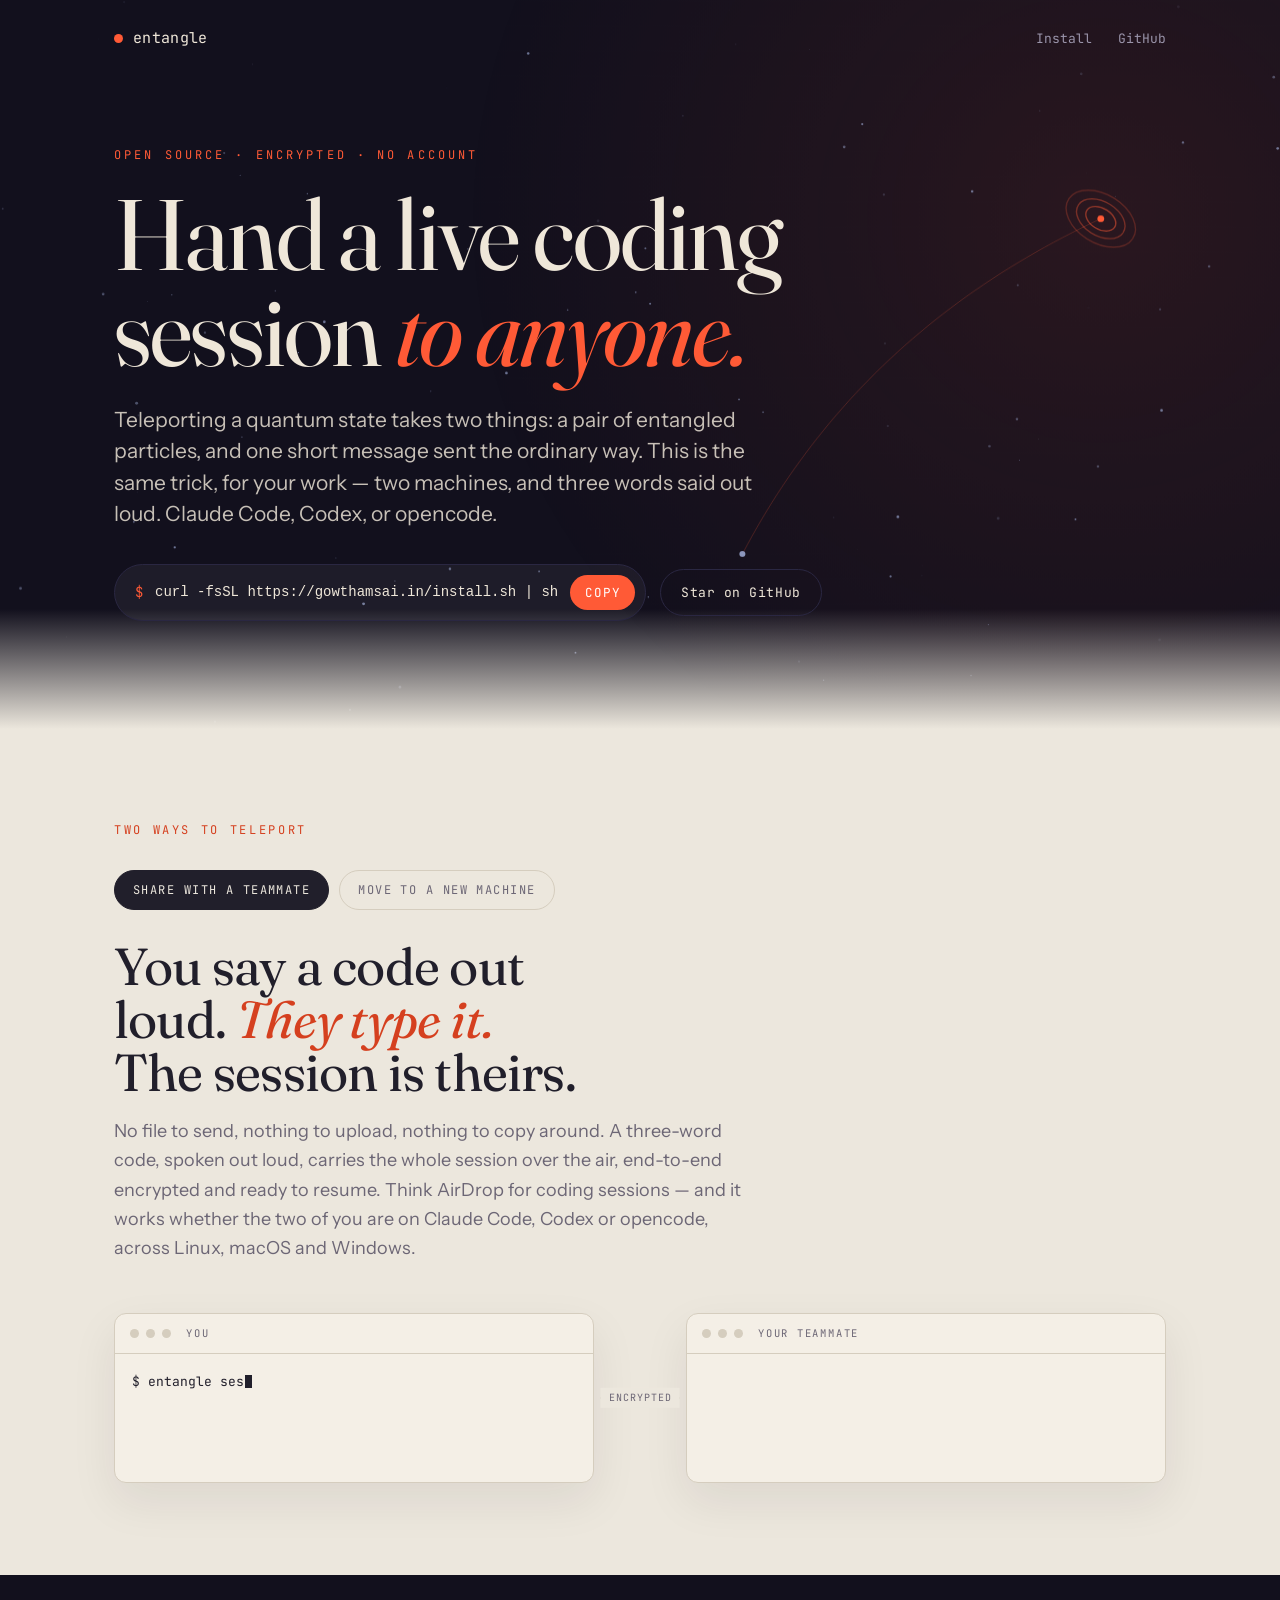
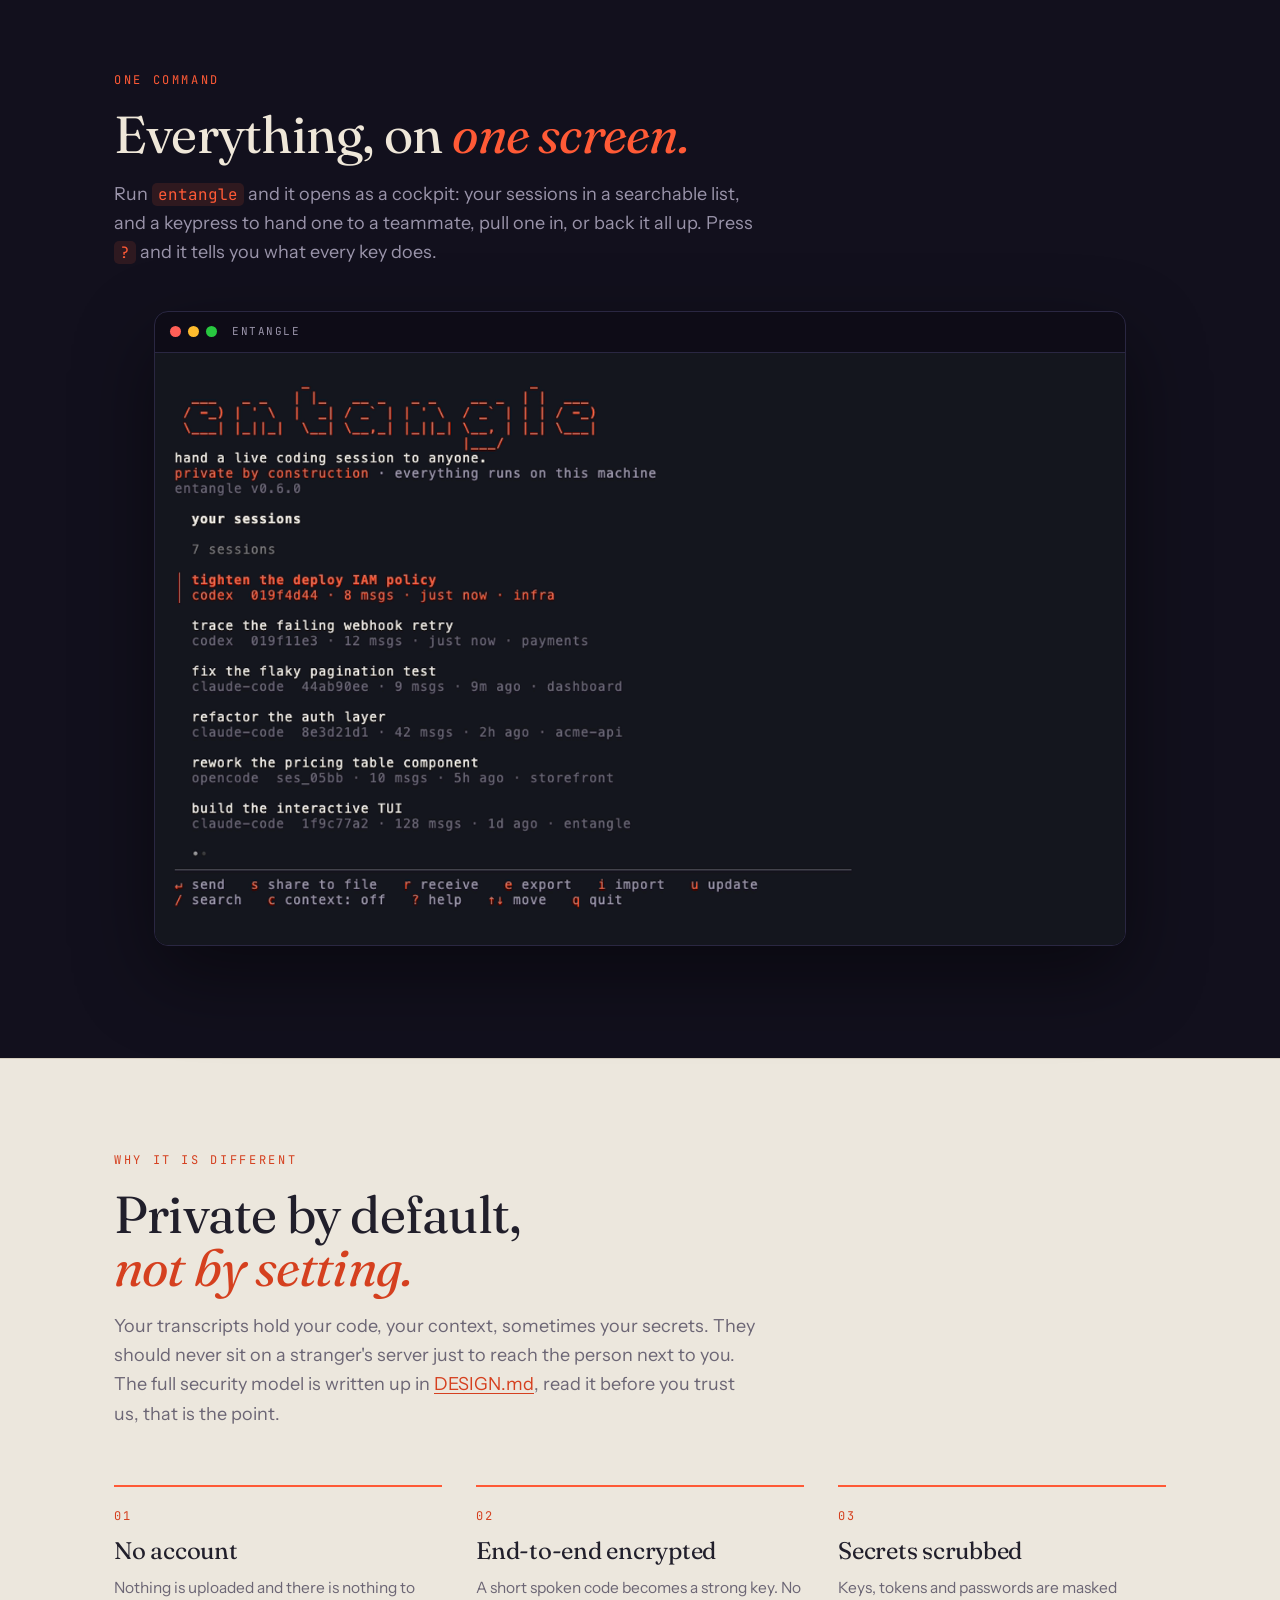
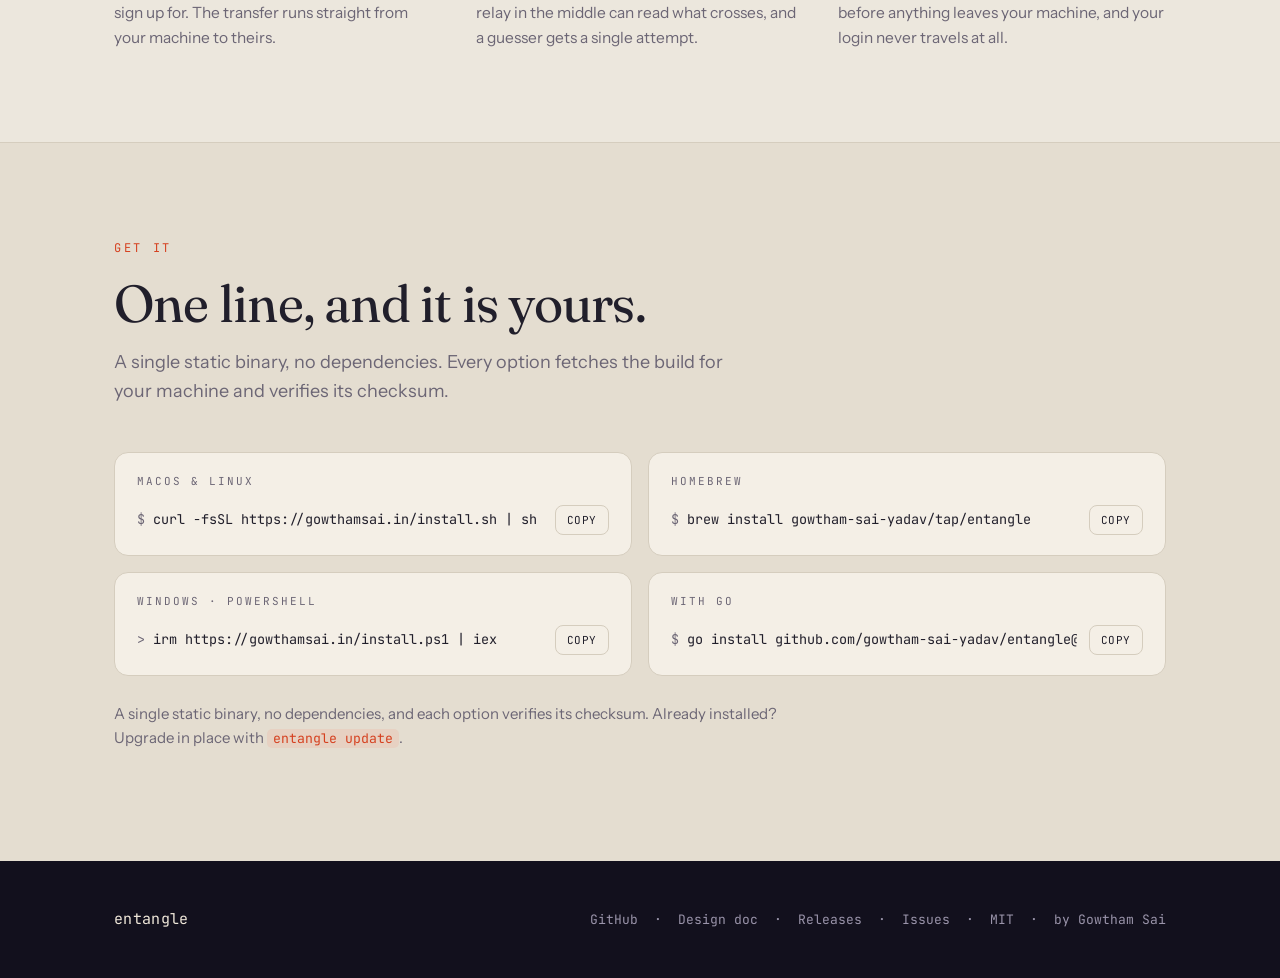
==== entangle/index.html @ 458a738f "Move the landing page to /entangle The project was renamed, so the page and its URL follow. /telepor" ====
<!doctype html>
<html lang="en">
<head>
<meta charset="utf-8">
<meta name="viewport" content="width=device-width, initial-scale=1">
<title>entangle · Hand a live coding session to anyone</title>
<meta name="description" content="Hand a live coding session to a teammate with three spoken words - Claude Code, OpenAI Codex, or opencode. Private, no account, end-to-end encrypted. Open source.">
<!-- Social cards. og:image must stay an absolute URL; update the domain if the deploy path changes. -->
<link rel="canonical" href="https://gowthamsai.in/entangle/">
<meta property="og:type" content="website">
<meta property="og:site_name" content="entangle">
<meta property="og:title" content="entangle · Hand a live coding session to anyone">
<meta property="og:description" content="Hand a live coding session to a teammate with three spoken words - Claude Code, OpenAI Codex, or opencode. Private, no account, end-to-end encrypted. Open source.">
<meta property="og:url" content="https://gowthamsai.in/entangle/">
<meta property="og:image" content="https://gowthamsai.in/entangle/og.png">
<meta property="og:image:width" content="1200">
<meta property="og:image:height" content="630">
<meta name="twitter:card" content="summary_large_image">
<meta name="twitter:title" content="entangle · Hand a live coding session to anyone">
<meta name="twitter:description" content="Hand a live coding session to a teammate with three spoken words - Claude Code, OpenAI Codex, or opencode. Private, no account, end-to-end encrypted. Open source.">
<meta name="twitter:image" content="https://gowthamsai.in/entangle/og.png">
<link rel="icon" href="data:image/svg+xml,<svg xmlns='http://www.w3.org/2000/svg' viewBox='0 0 100 100'><text y='.9em' font-size='86'>🛰️</text></svg>">
<script type="application/ld+json">
{
  "@context": "https://schema.org",
  "@type": "SoftwareApplication",
  "name": "entangle",
  "applicationCategory": "DeveloperApplication",
  "operatingSystem": "macOS, Linux, Windows",
  "description": "Hand a live coding session to a teammate with three spoken words - Claude Code, OpenAI Codex, or opencode. Private, no account, end-to-end encrypted.",
  "url": "https://gowthamsai.in/entangle/",
  "downloadUrl": "https://github.com/gowtham-sai-yadav/entangle/releases/latest",
  "license": "https://github.com/gowtham-sai-yadav/entangle/blob/main/LICENSE",
  "offers": { "@type": "Offer", "price": "0", "priceCurrency": "USD" }
}
</script>
<link rel="preconnect" href="https://fonts.googleapis.com">
<link rel="preconnect" href="https://fonts.gstatic.com" crossorigin>
<link href="https://fonts.googleapis.com/css2?family=Fraunces:ital,opsz,wght@0,9..144,400;0,9..144,500;0,9..144,600;1,9..144,400;1,9..144,500&family=Instrument+Sans:ital,wght@0,400;0,500;0,600;1,400&family=JetBrains+Mono:wght@400;500&display=swap" rel="stylesheet">
<style>
  :root {
    --space: #12101d;
    --space-2: #1a1730;
    --space-line: #2a2742;
    --paper: #ece7dd;
    --paper-2: #e4ddd0;
    --card: #f4efe6;
    --ink: #211f2b;
    --mist: #6c6675;
    --line: #d5cdbe;
    --signal: #ff5a36;
    --signal-deep: #d5401f;
    --star: #9aa6cf;
    --on-space: #efe7d9;
    --on-space-mist: #9a94aa;

    --serif: "Fraunces", "Iowan Old Style", Georgia, "Times New Roman", serif;
    --sans: "Instrument Sans", ui-sans-serif, system-ui, -apple-system, "Segoe UI", Helvetica, Arial, sans-serif;
    --mono: "JetBrains Mono", ui-monospace, "SF Mono", Menlo, Consolas, monospace;
    --maxw: 1120px;
  }
  * { box-sizing: border-box; }
  html { scroll-behavior: smooth; }
  body { margin: 0; background: var(--paper); color: var(--ink); font-family: var(--sans); line-height: 1.62; -webkit-font-smoothing: antialiased; text-rendering: optimizeLegibility; }
  ::selection { background: var(--signal); color: #fff; }
  a { color: inherit; }
  :focus-visible { outline: 2px solid var(--signal); outline-offset: 3px; border-radius: 2px; }
  .wrap { max-width: var(--maxw); margin: 0 auto; padding: 0 34px; }

  .eyebrow { font-family: var(--mono); font-size: 12px; letter-spacing: 0.26em; text-transform: uppercase; }

  /* ============ HERO (the cosmos) ============ */
  .hero { position: relative; background: var(--space); color: var(--on-space); overflow: hidden; }
  #sky { position: absolute; inset: 0; width: 100%; height: 100%; display: block; }
  .hero-nav { position: relative; z-index: 3; display: flex; align-items: center; justify-content: space-between; padding: 26px 0; }
  .brand { font-family: var(--mono); font-size: 15px; letter-spacing: 0.02em; display: flex; align-items: center; gap: 10px; }
  .brand .beacon { width: 9px; height: 9px; border-radius: 50%; background: var(--signal); box-shadow: 0 0 0 0 var(--signal); animation: beacon 2.6s ease-out infinite; }
  @keyframes beacon { 0% { box-shadow: 0 0 0 0 rgba(255,90,54,.55);} 70%,100% { box-shadow: 0 0 0 12px rgba(255,90,54,0);} }
  .hero-nav nav { display: flex; gap: 26px; font-family: var(--mono); font-size: 13px; }
  .hero-nav nav a { color: var(--on-space-mist); text-decoration: none; }
  .hero-nav nav a:hover { color: var(--on-space); }

  .hero-inner { position: relative; z-index: 2; padding: 70px 0 108px; }
  .hero-inner .eyebrow { color: var(--signal); }
  h1 { font-family: var(--serif); font-weight: 400; font-optical-sizing: auto; font-size: clamp(46px, 8.2vw, 100px); line-height: 0.96; letter-spacing: -0.018em; margin: 20px 0 0; max-width: 15ch; text-wrap: balance; }
  h1 em { font-style: italic; color: var(--signal); }
  .lede { font-size: clamp(17px, 1.7vw, 21px); line-height: 1.5; color: var(--on-space); opacity: .82; margin: 26px 0 0; max-width: 46ch; font-weight: 400; }
  .cta { display: flex; flex-wrap: wrap; gap: 14px; align-items: center; margin-top: 34px; }
  .field { display: inline-flex; align-items: center; gap: 12px; background: rgba(255,255,255,.05); border: 1px solid var(--space-line); border-radius: 999px; padding: 10px 10px 10px 20px; font-family: var(--mono); font-size: 14px; max-width: 100%; }
  .field .p { color: var(--signal); }
  .field code { color: var(--on-space); white-space: nowrap; overflow-x: auto; min-width: 0; }
  .btn { border: 0; cursor: pointer; font-family: var(--mono); font-size: 12.5px; letter-spacing: 0.06em; text-transform: uppercase; padding: 9px 15px; border-radius: 999px; background: var(--signal); color: #fff; transition: background .18s; }
  .btn:hover { background: var(--signal-deep); }
  .btn.copied { background: #2f7d4f; }
  .btn-ghost { text-decoration: none; color: var(--on-space); border: 1px solid var(--space-line); background: transparent; border-radius: 999px; padding: 12px 20px; font-family: var(--mono); font-size: 13px; letter-spacing: .04em; transition: border-color .18s, color .18s; }
  .btn-ghost:hover { border-color: var(--signal); color: var(--signal); }

  .hero-fade { position: absolute; left: 0; right: 0; bottom: 0; height: 120px; background: linear-gradient(to bottom, transparent, var(--paper)); z-index: 1; pointer-events: none; }

  /* ============ PAPER sections ============ */
  section { padding: 96px 0; }
  /* sections that are also .wrap need vertical padding restored (.wrap sets padding: 0 34px) */
  section.wrap { padding-top: 92px; padding-bottom: 92px; }
  .rule { border: 0; border-top: 1px solid var(--line); margin: 0; }
  .kicker { font-family: var(--mono); font-size: 12px; letter-spacing: .22em; text-transform: uppercase; color: var(--signal-deep); }
  h2 { font-family: var(--serif); font-weight: 400; font-size: clamp(30px, 4.4vw, 52px); line-height: 1.02; letter-spacing: -0.015em; margin: 18px 0 0; max-width: 18ch; text-wrap: balance; }
  h2 em { font-style: italic; color: var(--signal-deep); }
  .say { max-width: 54ch; color: var(--mist); font-size: clamp(16px,1.5vw,18px); margin-top: 18px; }
  .say a { color: var(--signal-deep); text-decoration: underline; text-underline-offset: 3px; text-decoration-thickness: 1px; }

  /* handoff, animated transmission demo */
  .demo { margin-top: 50px; display: grid; grid-template-columns: 1fr 92px 1fr; align-items: stretch; position: relative; }
  .conn { align-self: center; }
  /* dummy session list inside the share demo */
  .stbl { margin: 7px 0 9px; display: flex; flex-direction: column; gap: 2px; }
  .srow { padding: 3px 9px; border-radius: 5px; color: var(--mist); transition: background .3s ease, box-shadow .3s ease, color .3s ease; }
  .srow .id { color: var(--signal-deep); }
  .srow.sel { background: rgba(255,90,54,.10); color: var(--ink); box-shadow: inset 2.5px 0 0 var(--signal); }
  /* the file that flies across in the migration demo */
  .flyer { position: absolute; left: 0; top: 0; z-index: 6; display: inline-flex; align-items: center; gap: 7px; font-family: var(--mono); font-size: 11px; padding: 7px 11px; background: var(--card); border: 1px solid var(--signal); border-radius: 9px; color: var(--signal-deep); box-shadow: 0 12px 26px rgba(33,31,43,.18); opacity: 0; pointer-events: none; will-change: transform; }
  .flyer .fi { width: 11px; height: 13px; border-radius: 2px; background: var(--signal); box-shadow: inset 0 3px 0 rgba(255,255,255,.4); }
  .tcard { background: var(--card); border: 1px solid var(--line); border-radius: 12px; box-shadow: 0 18px 46px rgba(33,31,43,.08); overflow: hidden; }
  .tcard .th { display: flex; align-items: center; gap: 7px; padding: 11px 15px; border-bottom: 1px solid var(--line); }
  .tcard .th .d { width: 9px; height: 9px; border-radius: 50%; background: var(--line); }
  .tcard .th .who { margin-left: 8px; font-family: var(--mono); font-size: 10.5px; letter-spacing: .17em; text-transform: uppercase; color: var(--mist); }
  .tcard .tb { padding: 17px 17px 19px; font-family: var(--mono); font-size: 13px; line-height: 1.75; min-height: 128px; }
  .tcard .tb .ln { white-space: pre-wrap; word-break: break-word; }
  .tcard .tb .p { color: var(--mist); } .tcard .tb .kw { color: var(--signal-deep); font-weight: 500; } .tcard .tb .code { color: var(--signal-deep); font-weight: 500; } .tcard .tb .dim { color: var(--mist); }
  .cur { display: inline-block; width: 7px; height: 1.02em; background: var(--ink); vertical-align: -2px; margin-left: 1px; animation: cur 1.05s steps(1) infinite; }
  @keyframes cur { 50% { opacity: 0; } }
  .landed { margin-top: 12px; border: 1px solid var(--signal); border-radius: 8px; padding: 8px 12px; background: rgba(255,90,54,.08); color: var(--ink); font-family: var(--mono); font-size: 12px; opacity: 0; transform: translateY(4px); transition: opacity .4s ease, transform .4s ease; }
  .landed.show { opacity: 1; transform: none; }
  .landed .k { color: var(--signal-deep); }
  .conn { position: relative; height: 3px; }
  .conn .rail { position: absolute; top: 50%; left: 6px; right: 6px; height: 1px; background: var(--line); transform: translateY(-50%); }
  .conn .pulse { position: absolute; top: 50%; left: 6px; width: 24px; height: 3px; transform: translateY(-50%); background: linear-gradient(90deg, transparent, var(--signal), transparent); border-radius: 3px; opacity: 0; filter: drop-shadow(0 0 5px var(--signal)); }
  .conn.go .pulse { animation: cpulse 1s ease-in-out forwards; }
  @keyframes cpulse { 0% { left: 6px; opacity: 0; } 15% { opacity: 1; } 85% { opacity: 1; } 100% { left: calc(100% - 30px); opacity: 0; } }
  .conn .cap { position: absolute; top: 50%; left: 50%; transform: translate(-50%,-50%); background: var(--paper); padding: 2px 8px; font-family: var(--mono); font-size: 10px; letter-spacing: .1em; text-transform: uppercase; color: var(--mist); white-space: nowrap; }

  /* private trio: clean top-rule columns */
  .trio { display: grid; grid-template-columns: repeat(3,1fr); gap: 34px; margin-top: 56px; }
  .card3 { padding-top: 20px; border-top: 2px solid var(--signal); }
  .card3 .n { font-family: var(--mono); font-size: 12px; letter-spacing: .16em; color: var(--signal-deep); }
  .card3 h3 { font-family: var(--serif); font-weight: 400; font-size: 24px; margin: 12px 0 10px; letter-spacing: -.01em; line-height: 1.12; }
  .card3 p { margin: 0; color: var(--mist); font-size: 15.5px; line-height: 1.62; }

  /* use-case toggle */
  .tabs { display: flex; flex-wrap: wrap; gap: 10px; margin-top: 30px; }
  .tab { font-family: var(--mono); font-size: 12px; letter-spacing: .12em; text-transform: uppercase; padding: 11px 18px; background: transparent; border: 1px solid var(--line); border-radius: 999px; color: var(--mist); cursor: pointer; transition: background .18s, color .18s, border-color .18s; }
  .tab:hover { border-color: var(--signal); color: var(--signal-deep); }
  .tab[aria-selected="true"] { background: var(--ink); color: var(--paper); border-color: var(--ink); }
  .pane > h2 { margin-top: 30px; }

  /* cockpit showcase (dark band) */
  .cockpit { background: var(--space); color: var(--on-space); }
  .cockpit .kicker { color: var(--signal); }
  .cockpit h2 { color: var(--on-space); }
  .cockpit h2 em { color: var(--signal); }
  .cockpit .say { color: var(--on-space-mist); }
  .cockpit .say code { color: var(--signal); background: rgba(255,90,54,.12); }
  .shot { margin-top: 44px; border: 1px solid var(--space-line); border-radius: 14px; overflow: hidden; background: #0e0c17; box-shadow: 0 30px 80px rgba(0,0,0,.45); }
  .shot .bar { display: flex; align-items: center; gap: 7px; padding: 11px 15px; border-bottom: 1px solid var(--space-line); }
  .shot .bar .d { width: 11px; height: 11px; border-radius: 50%; background: var(--space-line); }
  .shot .bar .d.r { background: #ff5f57; } .shot .bar .d.y { background: #febc2e; } .shot .bar .d.g { background: #28c840; }
  .shot .bar .t { margin-left: 8px; font-family: var(--mono); font-size: 11px; letter-spacing: .14em; text-transform: uppercase; color: var(--on-space-mist); }
  .shot img { display: block; width: 100%; height: auto; }

  /* install band */
  .band { background: var(--paper-2); }
  .igrid { display: grid; grid-template-columns: 1fr 1fr; gap: 16px; margin-top: 46px; }
  .icard { background: var(--card); border: 1px solid var(--line); border-radius: 14px; padding: 20px 22px; min-width: 0; }
  .icard .os { font-family: var(--mono); font-size: 11px; letter-spacing: .18em; text-transform: uppercase; color: var(--mist); }
  .icard .line { display: flex; align-items: center; gap: 12px; margin-top: 14px; }
  .icard code { font-family: var(--mono); font-size: 13.5px; flex: 1; min-width: 0; overflow-x: auto; white-space: nowrap; color: var(--ink); }
  .icard code .p { color: var(--mist); }
  .mini { font-family: var(--mono); font-size: 11px; letter-spacing: .05em; text-transform: uppercase; border: 1px solid var(--line); background: transparent; color: var(--ink); border-radius: 8px; padding: 7px 11px; cursor: pointer; transition: border-color .15s, color .15s; }
  .mini:hover { border-color: var(--signal); color: var(--signal-deep); }
  .mini.copied { border-color: #2f7d4f; color: #2f7d4f; }
  .aside { margin-top: 26px; color: var(--mist); font-size: 15px; max-width: 68ch; }
  .aside code, .say code { font-family: var(--mono); font-size: .88em; color: var(--signal-deep); background: rgba(255,90,54,.09); padding: 1px 6px; border-radius: 5px; }

  footer { background: var(--space); color: var(--on-space-mist); padding: 46px 0; }
  .foot { display: flex; flex-wrap: wrap; gap: 16px; justify-content: space-between; align-items: center; font-family: var(--mono); font-size: 13px; }
  .foot a { color: var(--on-space-mist); text-decoration: none; } .foot a:hover { color: var(--signal); }
  .foot .brand { color: var(--on-space); }

  /* scroll reveal (progressive enhancement: visible by default, only hidden when JS runs) */
  .rise { transition: opacity .7s cubic-bezier(.2,.7,.2,1), transform .7s cubic-bezier(.2,.7,.2,1); }
  .has-js .rise { opacity: 0; transform: translateY(18px); }
  .has-js .rise.in { opacity: 1; transform: none; }

  @media (max-width: 820px) {
    .hero-nav nav { display: none; }
    .trio { grid-template-columns: 1fr; gap: 26px; }
    .card3 { padding-top: 18px; }
    .igrid { grid-template-columns: 1fr; }
    /* commands wrap instead of clipping on phones */
    .field { width: 100%; align-items: flex-start; border-radius: 12px; }
    .field code { white-space: normal; overflow-wrap: anywhere; overflow-x: visible; }
    .icard .line { align-items: flex-start; }
    .icard code { white-space: normal; overflow-wrap: anywhere; overflow-x: visible; }
    .demo { grid-template-columns: 1fr; }
    .conn { height: 46px; }
    .conn .rail { left: 50%; right: auto; top: 8px; bottom: 8px; width: 1px; height: auto; transform: none; }
    .conn .pulse { display: none; }
  }
  @media (prefers-reduced-motion: reduce) {
    html { scroll-behavior: auto; }
    .rise, .has-js .rise { opacity: 1; transform: none; transition: none; }
    .brand .beacon { animation: none; }
    .cur { animation: none; }
    .conn.go .pulse { animation: none; opacity: 0; }
  }
</style>
</head>
<body>
  <header class="hero">
    <canvas id="sky"></canvas>
    <div class="wrap">
      <div class="hero-nav">
        <div class="brand"><span class="beacon"></span> entangle</div>
        <nav>
          <a href="#install">Install</a>
          <a href="https://github.com/gowtham-sai-yadav/entangle">GitHub</a>
        </nav>
      </div>
      <div class="hero-inner">
        <div class="eyebrow">Open source · Encrypted · No account</div>
        <h1>Hand a live coding session <em>to anyone.</em></h1>
        <p class="lede">Teleporting a quantum state takes two things: a pair of entangled particles, and one short message sent the ordinary way. This is the same trick, for your work &mdash; two machines, and three words said out loud. Claude&nbsp;Code, Codex, or opencode.</p>
        <div class="cta">
          <span class="field"><span class="p">$</span><code>curl -fsSL https://gowthamsai.in/install.sh | sh</code><button class="btn" aria-label="Copy install command" data-copy="curl -fsSL https://gowthamsai.in/install.sh | sh">Copy</button></span>
          <a class="btn-ghost" id="gh-stars" href="https://github.com/gowtham-sai-yadav/entangle">Star on GitHub</a>
        </div>
      </div>
    </div>
    <div class="hero-fade"></div>
  </header>

  <main>
    <section id="handoff" class="wrap">
      <div class="kicker rise">Two ways to teleport</div>
      <div class="tabs rise" role="tablist" aria-label="Choose a use case">
        <button class="tab" id="tab-share" role="tab" aria-selected="true" aria-controls="pane-share">Share with a teammate</button>
        <button class="tab" id="tab-move" role="tab" aria-selected="false" aria-controls="pane-move">Move to a new machine</button>
      </div>

      <div class="pane" id="pane-share" role="tabpanel" aria-labelledby="tab-share">
        <h2 class="rise">You say a code out loud. <em>They type it.</em> The session is theirs.</h2>
        <p class="say rise">No file to send, nothing to upload, nothing to copy around. A three-word code, spoken out loud, carries the whole session over the air, end-to-end encrypted and ready to resume. Think AirDrop for coding sessions &mdash; and it works whether the two of you are on Claude&nbsp;Code, Codex or opencode, across Linux, macOS and Windows.</p>
        <div class="demo rise" aria-hidden="true">
          <div class="tcard">
            <div class="th"><span class="d"></span><span class="d"></span><span class="d"></span><span class="who">you</span></div>
            <div class="tb"><div class="ln" id="s-left"></div></div>
          </div>
          <div class="conn" id="s-conn"><div class="rail"></div><div class="pulse"></div><div class="cap">encrypted</div></div>
          <div class="tcard">
            <div class="th"><span class="d"></span><span class="d"></span><span class="d"></span><span class="who">your teammate</span></div>
            <div class="tb"><div class="ln" id="s-right"></div><div class="landed" id="s-landed"><span class="k">resumed</span> &nbsp;api-refactor · 214 messages · ready to continue</div></div>
          </div>
        </div>
      </div>

      <div class="pane" id="pane-move" role="tabpanel" aria-labelledby="tab-move" hidden>
        <h2>Pack up <em>everything.</em> Unpack on the new laptop.</h2>
        <p class="say">Switching machines? Export carries your entire history, every session, memory and setting, into one file. Import it on the new machine and every path is rewritten so your conversations resume exactly where you left them. Linux, macOS and Windows, in any direction.</p>
        <div class="demo" aria-hidden="true">
          <div class="flyer" id="m-flyer"><span class="fi"></span>backup.tgz</div>
          <div class="tcard">
            <div class="th"><span class="d"></span><span class="d"></span><span class="d"></span><span class="who">old machine</span></div>
            <div class="tb"><div class="ln" id="m-left"></div></div>
          </div>
          <div class="conn" id="m-conn"><div class="rail"></div><div class="pulse"></div><div class="cap">one file</div></div>
          <div class="tcard">
            <div class="th"><span class="d"></span><span class="d"></span><span class="d"></span><span class="who">new machine</span></div>
            <div class="tb"><div class="ln" id="m-right"></div><div class="landed" id="m-landed"><span class="k">restored</span> &nbsp;28 projects · 132 sessions · resume-ready</div></div>
          </div>
        </div>
      </div>
    </section>

    <section id="cockpit" class="cockpit">
      <div class="wrap">
        <div class="kicker rise">One command</div>
        <h2 class="rise">Everything, on <em>one screen.</em></h2>
        <p class="say rise">Run <code>entangle</code> and it opens as a cockpit: your sessions in a searchable list, and a keypress to hand one to a teammate, pull one in, or back it all up. Press <code>?</code> and it tells you what every key does.</p>
        <figure class="shot rise">
          <div class="bar"><span class="d r"></span><span class="d y"></span><span class="d g"></span><span class="t">entangle</span></div>
          <img src="cockpit.png" width="1180" height="720" loading="lazy" alt="The entangle cockpit: an ascii teleport wordmark above a searchable session list, with send, share, receive, export, import and update along the bottom.">
        </figure>
      </div>
    </section>

    <hr class="rule">

    <section id="private" class="wrap">
      <div class="kicker rise">Why it is different</div>
      <h2 class="rise">Private by default, <em>not by setting.</em></h2>
      <p class="say rise">Your transcripts hold your code, your context, sometimes your secrets. They should never sit on a stranger's server just to reach the person next to you. The full security model is written up in <a href="https://github.com/gowtham-sai-yadav/entangle/blob/main/DESIGN.md">DESIGN.md</a>, read it before you trust us, that is the point.</p>
      <div class="trio">
        <div class="card3 rise"><div class="n">01</div><h3>No account</h3><p>Nothing is uploaded and there is nothing to sign up for. The transfer runs straight from your machine to theirs.</p></div>
        <div class="card3 rise"><div class="n">02</div><h3>End-to-end encrypted</h3><p>A short spoken code becomes a strong key. No relay in the middle can read what crosses, and a guesser gets a single attempt.</p></div>
        <div class="card3 rise"><div class="n">03</div><h3>Secrets scrubbed</h3><p>Keys, tokens and passwords are masked before anything leaves your machine, and your login never travels at all.</p></div>
      </div>
    </section>

    <hr class="rule">

    <section id="install" class="band">
      <div class="wrap">
        <div class="kicker rise">Get it</div>
        <h2 class="rise">One line, and it is yours.</h2>
        <p class="say rise">A single static binary, no dependencies. Every option fetches the build for your machine and verifies its checksum.</p>
        <div class="igrid">
          <div class="icard rise"><div class="os">macOS &amp; Linux</div><div class="line"><code><span class="p">$</span> curl -fsSL https://gowthamsai.in/install.sh | sh</code><button class="mini" data-copy="curl -fsSL https://gowthamsai.in/install.sh | sh">Copy</button></div></div>
          <div class="icard rise"><div class="os">Homebrew</div><div class="line"><code><span class="p">$</span> brew install gowtham-sai-yadav/tap/entangle</code><button class="mini" data-copy="brew install gowtham-sai-yadav/tap/entangle">Copy</button></div></div>
          <div class="icard rise"><div class="os">Windows · PowerShell</div><div class="line"><code><span class="p">&gt;</span> irm https://gowthamsai.in/install.ps1 | iex</code><button class="mini" data-copy="irm https://gowthamsai.in/install.ps1 | iex">Copy</button></div></div>
          <div class="icard rise"><div class="os">With Go</div><div class="line"><code><span class="p">$</span> go install github.com/gowtham-sai-yadav/entangle@latest</code><button class="mini" data-copy="go install github.com/gowtham-sai-yadav/entangle@latest">Copy</button></div></div>
        </div>
        <p class="aside rise">A single static binary, no dependencies, and each option verifies its checksum. Already installed? Upgrade in place with <code>entangle update</code>.</p>
      </div>
    </section>
  </main>

  <footer>
    <div class="wrap foot">
      <div class="brand">entangle <span id="ver" style="color:var(--on-space-mist)"></span></div>
      <div>
        <a href="https://github.com/gowtham-sai-yadav/entangle">GitHub</a> &nbsp;·&nbsp;
        <a href="https://github.com/gowtham-sai-yadav/entangle/blob/main/DESIGN.md">Design&nbsp;doc</a> &nbsp;·&nbsp;
        <a href="https://github.com/gowtham-sai-yadav/entangle/releases">Releases</a> &nbsp;·&nbsp;
        <a href="https://github.com/gowtham-sai-yadav/entangle/issues">Issues</a> &nbsp;·&nbsp;
        <a href="https://github.com/gowtham-sai-yadav/entangle/blob/main/LICENSE">MIT</a> &nbsp;·&nbsp;
        <a href="https://gowthamsai.in">by Gowtham&nbsp;Sai</a>
      </div>
    </div>
  </footer>

<script>
  document.documentElement.classList.add("has-js");
  // Copy buttons
  document.querySelectorAll("[data-copy]").forEach(function (b) {
    b.addEventListener("click", function () {
      navigator.clipboard.writeText(b.getAttribute("data-copy")).then(function () {
        var t = b.textContent; b.textContent = "Copied"; b.classList.add("copied");
        setTimeout(function () { b.textContent = t; b.classList.remove("copied"); }, 1400);
      });
    });
  });

  // Live social proof: star count + latest version, with quiet fallbacks.
  (function () {
    fetch("https://api.github.com/repos/gowtham-sai-yadav/entangle")
      .then(function (r) { return r.ok ? r.json() : null; })
      .then(function (d) {
        if (d && typeof d.stargazers_count === "number") {
          var el = document.getElementById("gh-stars");
          if (el) el.textContent = "Star on GitHub · " + d.stargazers_count + " ★";
        }
      }).catch(function () {});
    fetch("https://api.github.com/repos/gowtham-sai-yadav/entangle/releases/latest")
      .then(function (r) { return r.ok ? r.json() : null; })
      .then(function (d) {
        if (d && d.tag_name) {
          var v = document.getElementById("ver");
          if (v) v.textContent = d.tag_name;
        }
      }).catch(function () {});
  })();

  // Scroll reveals
  var io = new IntersectionObserver(function (es) {
    es.forEach(function (e) { if (e.isIntersecting) { e.target.classList.add("in"); io.unobserve(e.target); } });
  }, { threshold: 0.14 });
  document.querySelectorAll(".rise").forEach(function (el, i) { el.style.transitionDelay = (Math.min(i, 6) * 55) + "ms"; io.observe(el); });

  // ============ two ways to teleport: toggleable demos ============
  (function () {
    var reduce = matchMedia("(prefers-reduced-motion: reduce)").matches;
    var $ = function (id) { return document.getElementById(id); };
    var code = "7-crossover-clockwork", sid = "8e3d21d";

    function addLine(container, html, cls) {
      var d = document.createElement("div");
      if (cls) d.className = cls;
      d.innerHTML = html;
      container.appendChild(d);
      return d;
    }
    function typeLine(container, text, live, done) {
      var d = document.createElement("div");
      var span = document.createElement("span"); d.appendChild(span);
      var cur = document.createElement("span"); cur.className = "cur"; d.appendChild(cur);
      container.appendChild(d);
      var i = 0;
      var iv = setInterval(function () {
        if (!live()) { clearInterval(iv); return; }
        i++; span.textContent = text.slice(0, i);
        if (i >= text.length) { clearInterval(iv); if (d.contains(cur)) d.removeChild(cur); setTimeout(function () { if (live()) done(); }, 300); }
      }, 40);
    }
    function wait(ms, live, cb) { setTimeout(function () { if (live()) cb(); }, ms); }

    // ---- Share: sessions -> highlight the target -> send that id -> code -> receive ----
    var sGen = 0;
    function shareStart() {
      var g = ++sGen, live = function () { return g === sGen; };
      var left = $("s-left"), right = $("s-right"), conn = $("s-conn"), landed = $("s-landed");
      function rightFinal() {
        right.innerHTML = '<div><span class="p">$ </span>entangle <span class="kw">receive</span> ' + code + '</div>'
          + '<div class="dim" style="margin-top:6px">restoring context: files · tools · memory</div>';
      }
      function leftFinal() {
        left.innerHTML = '<div><span class="p">$ </span>entangle <span class="kw">sessions</span></div>'
          + '<div class="stbl"><div class="srow sel"><span class="id">8e3d21d</span>&nbsp; refactor the auth layer</div>'
          + '<div class="srow"><span class="id">a17f0c2</span>&nbsp; add dark-mode toggle</div>'
          + '<div class="srow"><span class="id">5b9e4d8</span>&nbsp; migrate to postgres</div></div>'
          + '<div><span class="p">$ </span>entangle <span class="kw">send</span> ' + sid + '</div>'
          + '<div class="dim">give this code: <span class="code">' + code + '</span></div>';
      }
      if (reduce) { leftFinal(); rightFinal(); landed.classList.add("show"); return; }
      left.innerHTML = ""; right.innerHTML = ""; conn.classList.remove("go"); landed.classList.remove("show");
      typeLine(left, "$ entangle sessions", live, function () {
        var tbl = addLine(left, "", "stbl");
        addLine(tbl, '<span class="id">8e3d21d</span>&nbsp; refactor the auth layer', "srow");
        addLine(tbl, '<span class="id">a17f0c2</span>&nbsp; add dark-mode toggle', "srow");
        addLine(tbl, '<span class="id">5b9e4d8</span>&nbsp; migrate to postgres', "srow");
        wait(650, live, function () {
          tbl.children[0].classList.add("sel");
          wait(720, live, function () {
            typeLine(left, "$ entangle send " + sid, live, function () {
              addLine(left, 'give this code: <span class="code">' + code + '</span>', "dim");
              wait(520, live, function () {
                conn.classList.add("go");
                wait(780, live, function () {
                  typeLine(right, "$ entangle receive " + code, live, function () {
                    rightFinal(); landed.classList.add("show");
                    wait(4800, live, shareStart);
                  });
                });
              });
            });
          });
        });
      });
    }

    // ---- Move: export -> a file flies across -> import ----
    var mGen = 0;
    function moveStart() {
      var g = ++mGen, live = function () { return g === mGen; };
      var left = $("m-left"), right = $("m-right"), landed = $("m-landed"), flyer = $("m-flyer");
      var demo = $("pane-move").querySelector(".demo");
      var leftCard = left.closest(".tcard"), rightCard = right.closest(".tcard");
      function leftFinal() { left.innerHTML = '<div><span class="p">$ </span>entangle <span class="kw">export</span></div><div class="dim">packed 28 projects &#8594; <span class="code">backup.tgz</span></div>'; }
      function rightFinal() { right.innerHTML = '<div><span class="p">$ </span>entangle <span class="kw">import</span> backup.tgz</div>'; }
      if (reduce) { leftFinal(); rightFinal(); landed.classList.add("show"); if (flyer) flyer.style.opacity = "0"; return; }
      left.innerHTML = ""; right.innerHTML = ""; landed.classList.remove("show"); if (flyer) flyer.style.opacity = "0";
      typeLine(left, "$ entangle export", live, function () {
        addLine(left, 'packed 28 projects &#8594; <span class="code">backup.tgz</span>', "dim");
        function toImport() {
          typeLine(right, "$ entangle import backup.tgz", live, function () {
            rightFinal(); landed.classList.add("show");
            wait(4800, live, moveStart);
          });
        }
        wait(480, live, function () {
          // the parabola assumes side-by-side cards; on stacked mobile, skip it
          if (window.innerWidth <= 820) { wait(280, live, toImport); }
          else { flyFile(demo, leftCard, rightCard, flyer, live, toImport); }
        });
      });
    }
    function flyFile(demo, leftCard, rightCard, flyer, live, done) {
      if (!flyer || !demo) { done(); return; }
      var d = demo.getBoundingClientRect(), l = leftCard.getBoundingClientRect(), r = rightCard.getBoundingClientRect();
      var x0 = (l.right - d.left) - 34, y0 = (l.top - d.top) + l.height * 0.5;
      var x1 = (r.left - d.left) + 10, y1 = (r.top - d.top) + r.height * 0.5;
      var arc = 74, start = null, dur = 920;
      flyer.style.opacity = "1";
      function step(ts) {
        if (!live()) { flyer.style.opacity = "0"; return; }
        if (start === null) start = ts;
        var t = Math.min(1, (ts - start) / dur);
        var x = x0 + (x1 - x0) * t, y = y0 + (y1 - y0) * t - arc * Math.sin(Math.PI * t);
        flyer.style.transform = "translate(" + x + "px," + y + "px) rotate(" + (t * 340) + "deg)";
        if (t < 1) requestAnimationFrame(step); else { flyer.style.opacity = "0"; done(); }
      }
      requestAnimationFrame(step);
    }

    // ---- toggle ----
    var panes = { share: $("pane-share"), move: $("pane-move") };
    var tabs = { share: $("tab-share"), move: $("tab-move") };
    if (!panes.share || !panes.move) return;
    var current = "share", started = false;
    function stopAll() { sGen++; mGen++; }
    function startCurrent() { if (current === "share") shareStart(); else moveStart(); }
    function select(name) {
      if (name === current) return;
      stopAll();
      panes[current].hidden = true; tabs[current].setAttribute("aria-selected", "false");
      current = name;
      panes[current].hidden = false; tabs[current].setAttribute("aria-selected", "true");
      if (started) startCurrent();
    }
    tabs.share.addEventListener("click", function () { select("share"); });
    tabs.move.addEventListener("click", function () { select("move"); });
    function kick() { if (started) return; started = true; setTimeout(startCurrent, 300); }
    var sec = $("handoff");
    if (sec && "IntersectionObserver" in window) {
      var dio = new IntersectionObserver(function (es) { es.forEach(function (e) { if (e.isIntersecting) { kick(); dio.disconnect(); } }); }, { threshold: 0.25 });
      dio.observe(sec);
    } else { kick(); }
  })();

  // ============ the cosmos: wormhole transmission ============
  (function () {
    var canvas = document.getElementById("sky");
    if (!canvas) return;
    var ctx = canvas.getContext("2d");
    var reduce = matchMedia("(prefers-reduced-motion: reduce)").matches;
    var W, H, DPR, stars = [], t = 0, raf, packets = [];
    var SIGNAL = "#ff5a36", STAR = "#9aa6cf";

    function size() {
      DPR = Math.min(window.devicePixelRatio || 1, 2);
      W = canvas.clientWidth; H = canvas.clientHeight;
      canvas.width = W * DPR; canvas.height = H * DPR;
      ctx.setTransform(DPR, 0, 0, DPR, 0, 0);
      stars = [];
      var n = Math.round(W * H / 9000);
      for (var i = 0; i < n; i++) stars.push({ x: Math.random() * W, y: Math.random() * H, r: Math.random() * 1.3 + 0.2, tw: Math.random() * 6.28, sp: Math.random() * 0.9 + 0.2 });
    }
    function nodes() { return { a: { x: W * 0.58, y: H * 0.76 }, b: { x: W * 0.86, y: H * 0.30 } }; }
    function beamPoint(a, b, p) {
      var cx = (a.x + b.x) / 2 + (b.y - a.y) * 0.18;
      var cy = (a.y + b.y) / 2 - Math.abs(b.x - a.x) * 0.16;
      var mt = 1 - p;
      return { x: mt * mt * a.x + 2 * mt * p * cx + p * p * b.x, y: mt * mt * a.y + 2 * mt * p * cy + p * p * b.y };
    }
    function spawn() { packets.push({ p: 0 }); }
    function beamPath(nd) { ctx.beginPath(); for (var q = 0; q <= 1.001; q += 0.02) { var pt = beamPoint(nd.a, nd.b, q); if (q === 0) ctx.moveTo(pt.x, pt.y); else ctx.lineTo(pt.x, pt.y); } }

    function frame() {
      ctx.clearRect(0, 0, W, H);
      var nd = nodes();
      var g = ctx.createRadialGradient(nd.b.x, nd.b.y, 0, nd.b.x, nd.b.y, Math.max(W, H) * 0.5);
      g.addColorStop(0, "rgba(255,90,54,0.10)"); g.addColorStop(1, "rgba(255,90,54,0)");
      ctx.fillStyle = g; ctx.fillRect(0, 0, W, H);
      for (var i = 0; i < stars.length; i++) { var s = stars[i]; ctx.globalAlpha = 0.35 + 0.35 * Math.sin(t * 0.02 * s.sp + s.tw); ctx.fillStyle = STAR; ctx.beginPath(); ctx.arc(s.x, s.y, s.r, 0, 6.28); ctx.fill(); }
      ctx.globalAlpha = 1;
      ctx.lineWidth = 1; ctx.strokeStyle = "rgba(255,90,54,0.22)"; beamPath(nd); ctx.stroke();
      ctx.fillStyle = STAR; ctx.globalAlpha = .9; ctx.beginPath(); ctx.arc(nd.a.x, nd.a.y, 3, 0, 6.28); ctx.fill(); ctx.globalAlpha = 1;
      for (var r = 0; r < 3; r++) { var rad = 16 + r * 12 + Math.sin(t * 0.03 + r) * 2; ctx.strokeStyle = "rgba(255,90,54," + (0.5 - r * 0.13) + ")"; ctx.lineWidth = 1.4; ctx.beginPath(); ctx.ellipse(nd.b.x, nd.b.y, rad, rad * 0.66, t * 0.006, 0, 6.28); ctx.stroke(); }
      ctx.fillStyle = SIGNAL; ctx.beginPath(); ctx.arc(nd.b.x, nd.b.y, 3.4, 0, 6.28); ctx.fill();
      for (var k = packets.length - 1; k >= 0; k--) {
        var pk = packets[k]; pk.p += 0.011;
        if (pk.p >= 1) { packets.splice(k, 1); continue; }
        var pos = beamPoint(nd.a, nd.b, pk.p);
        var glow = ctx.createRadialGradient(pos.x, pos.y, 0, pos.x, pos.y, 14);
        glow.addColorStop(0, "rgba(255,120,80,0.9)"); glow.addColorStop(1, "rgba(255,90,54,0)");
        ctx.fillStyle = glow; ctx.beginPath(); ctx.arc(pos.x, pos.y, 14, 0, 6.28); ctx.fill();
        ctx.fillStyle = "#ffd9cc"; ctx.beginPath(); ctx.arc(pos.x, pos.y, 2.4, 0, 6.28); ctx.fill();
      }
      t++; if (t % 150 === 0) spawn();
      raf = requestAnimationFrame(frame);
    }
    function drawStill() {
      ctx.clearRect(0, 0, W, H); var nd = nodes();
      for (var i = 0; i < stars.length; i++) { var s = stars[i]; ctx.globalAlpha = .5; ctx.fillStyle = STAR; ctx.beginPath(); ctx.arc(s.x, s.y, s.r, 0, 6.28); ctx.fill(); }
      ctx.globalAlpha = 1; ctx.strokeStyle = "rgba(255,90,54,0.3)"; ctx.lineWidth = 1; beamPath(nd); ctx.stroke();
      ctx.fillStyle = SIGNAL; ctx.beginPath(); ctx.arc(nd.b.x, nd.b.y, 4, 0, 6.28); ctx.fill();
      ctx.strokeStyle = "rgba(255,90,54,0.5)"; ctx.beginPath(); ctx.ellipse(nd.b.x, nd.b.y, 20, 13, 0, 0, 6.28); ctx.stroke();
    }
    function start() { cancelAnimationFrame(raf); size(); if (reduce) { drawStill(); } else { packets = []; spawn(); frame(); } }
    window.addEventListener("resize", function () { clearTimeout(window._rz); window._rz = setTimeout(start, 180); });
    start();
  })();
</script>
</body>
</html>
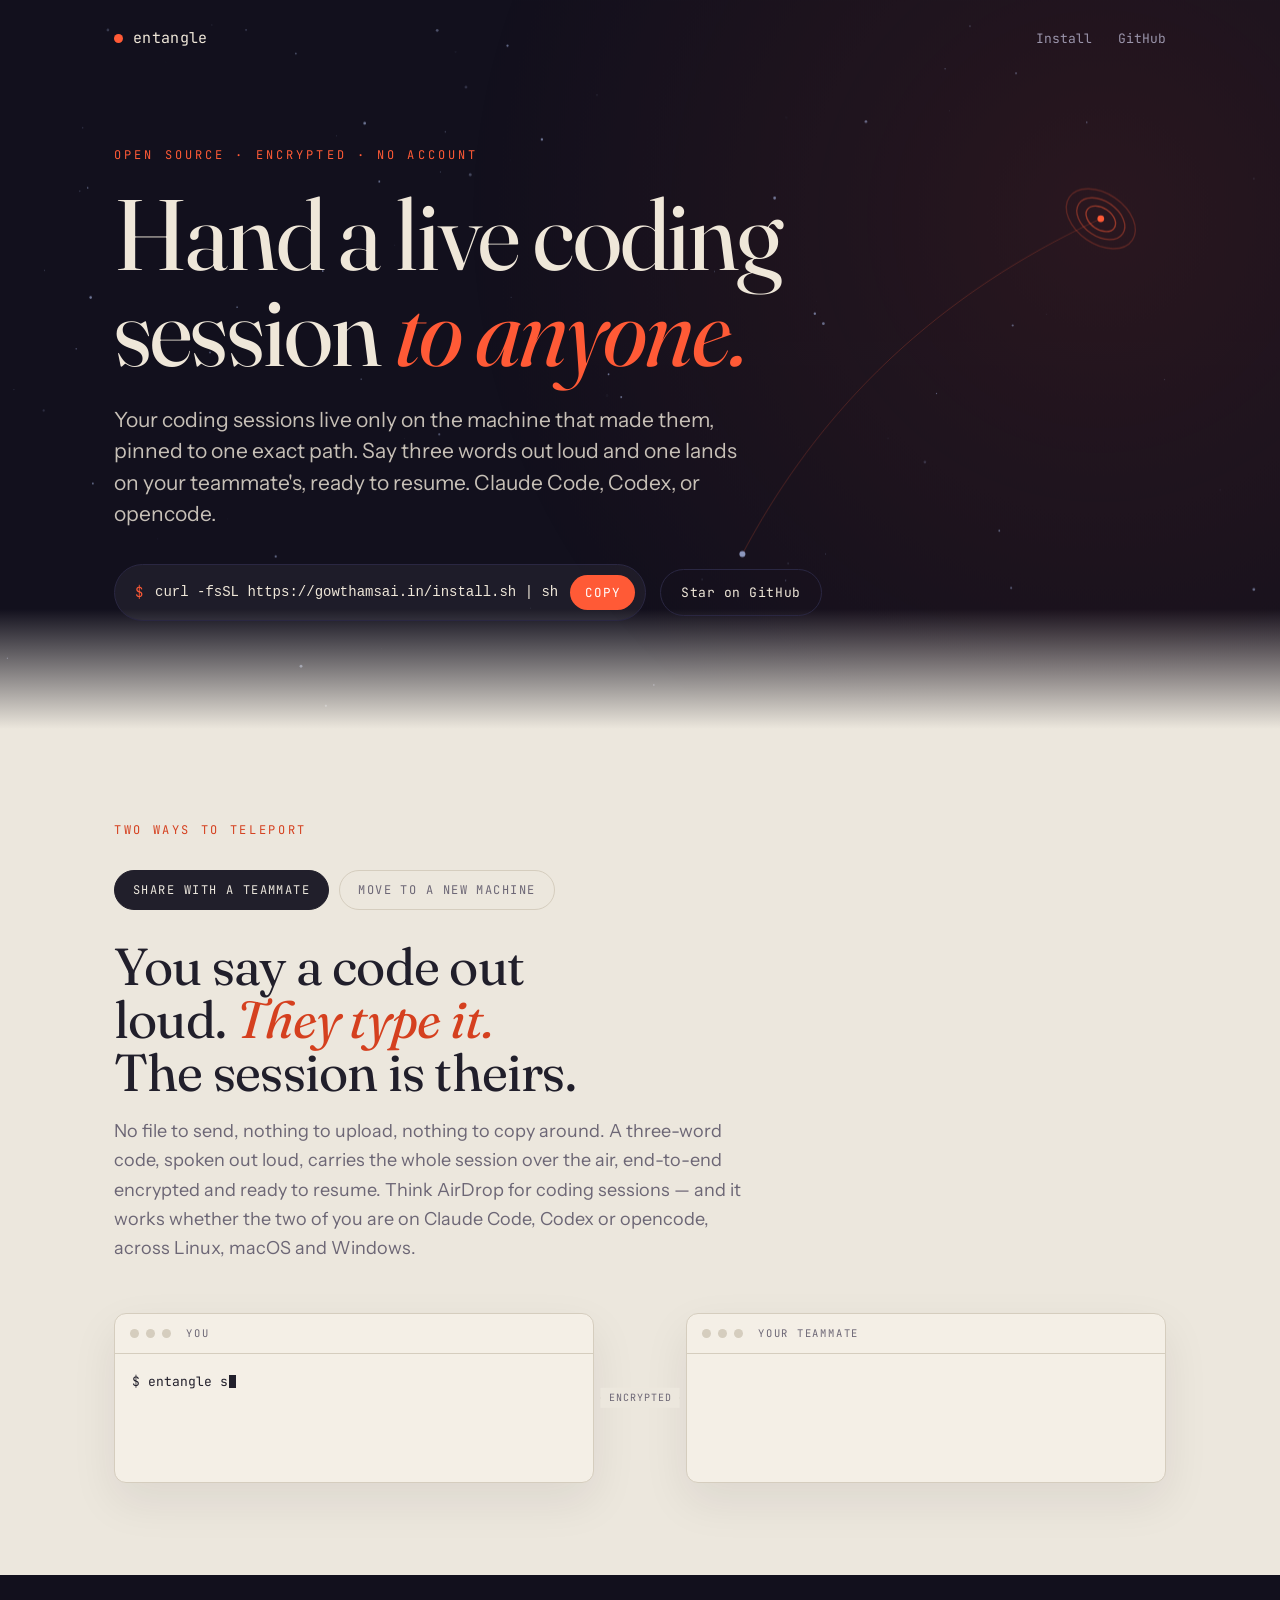
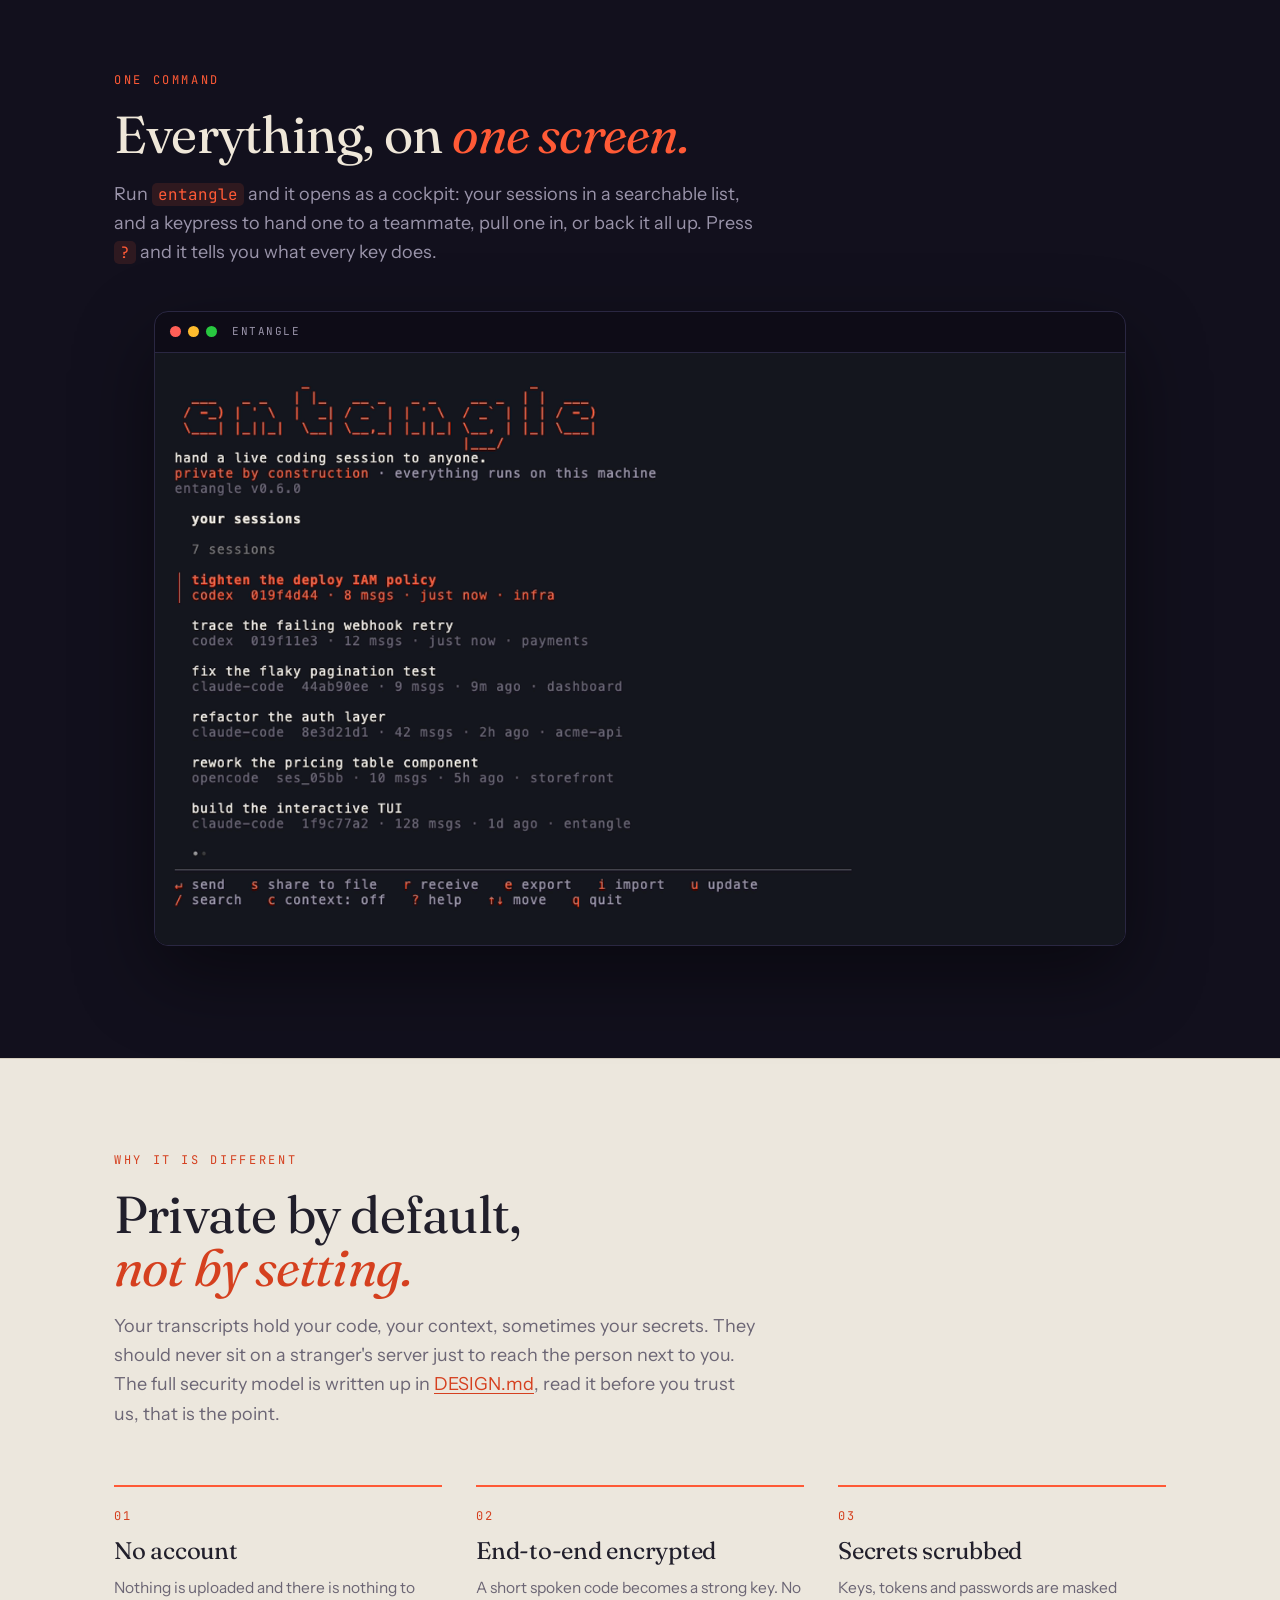
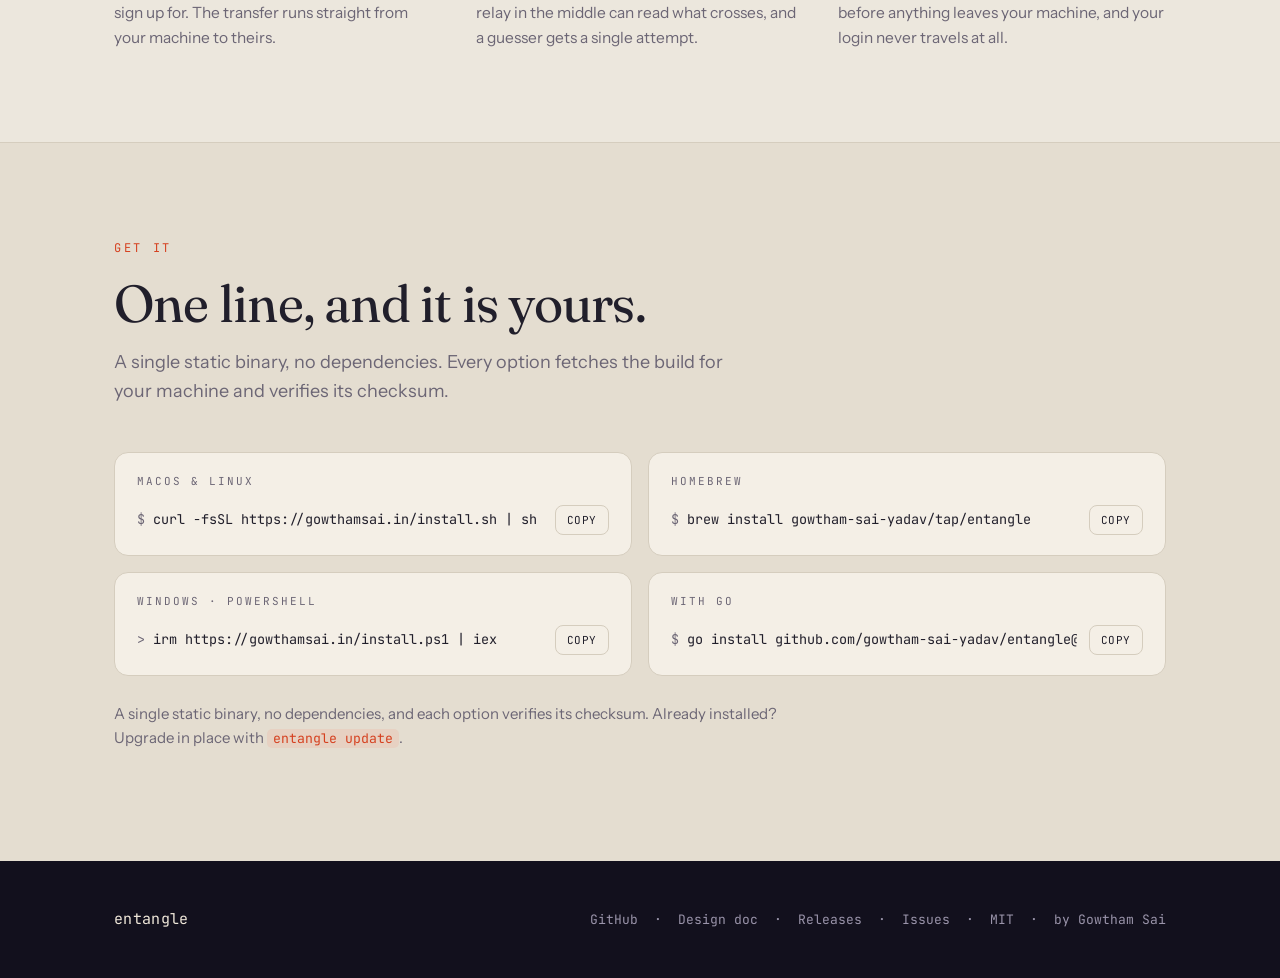
==== commit 4233d1ad: "entangle: lead the hero with the problem, not the physics The hero lede opened on a quantum-teleport" ====
--- a/entangle/index.html
+++ b/entangle/index.html
@@ -228,7 +228,7 @@
       <div class="hero-inner">
         <div class="eyebrow">Open source · Encrypted · No account</div>
         <h1>Hand a live coding session <em>to anyone.</em></h1>
-        <p class="lede">Teleporting a quantum state takes two things: a pair of entangled particles, and one short message sent the ordinary way. This is the same trick, for your work &mdash; two machines, and three words said out loud. Claude&nbsp;Code, Codex, or opencode.</p>
+        <p class="lede">Your coding sessions live only on the machine that made them, pinned to one exact path. Say three words out loud and one lands on your teammate's, ready to resume. Claude&nbsp;Code, Codex, or opencode.</p>
         <div class="cta">
           <span class="field"><span class="p">$</span><code>curl -fsSL https://gowthamsai.in/install.sh | sh</code><button class="btn" aria-label="Copy install command" data-copy="curl -fsSL https://gowthamsai.in/install.sh | sh">Copy</button></span>
           <a class="btn-ghost" id="gh-stars" href="https://github.com/gowtham-sai-yadav/entangle">Star on GitHub</a>
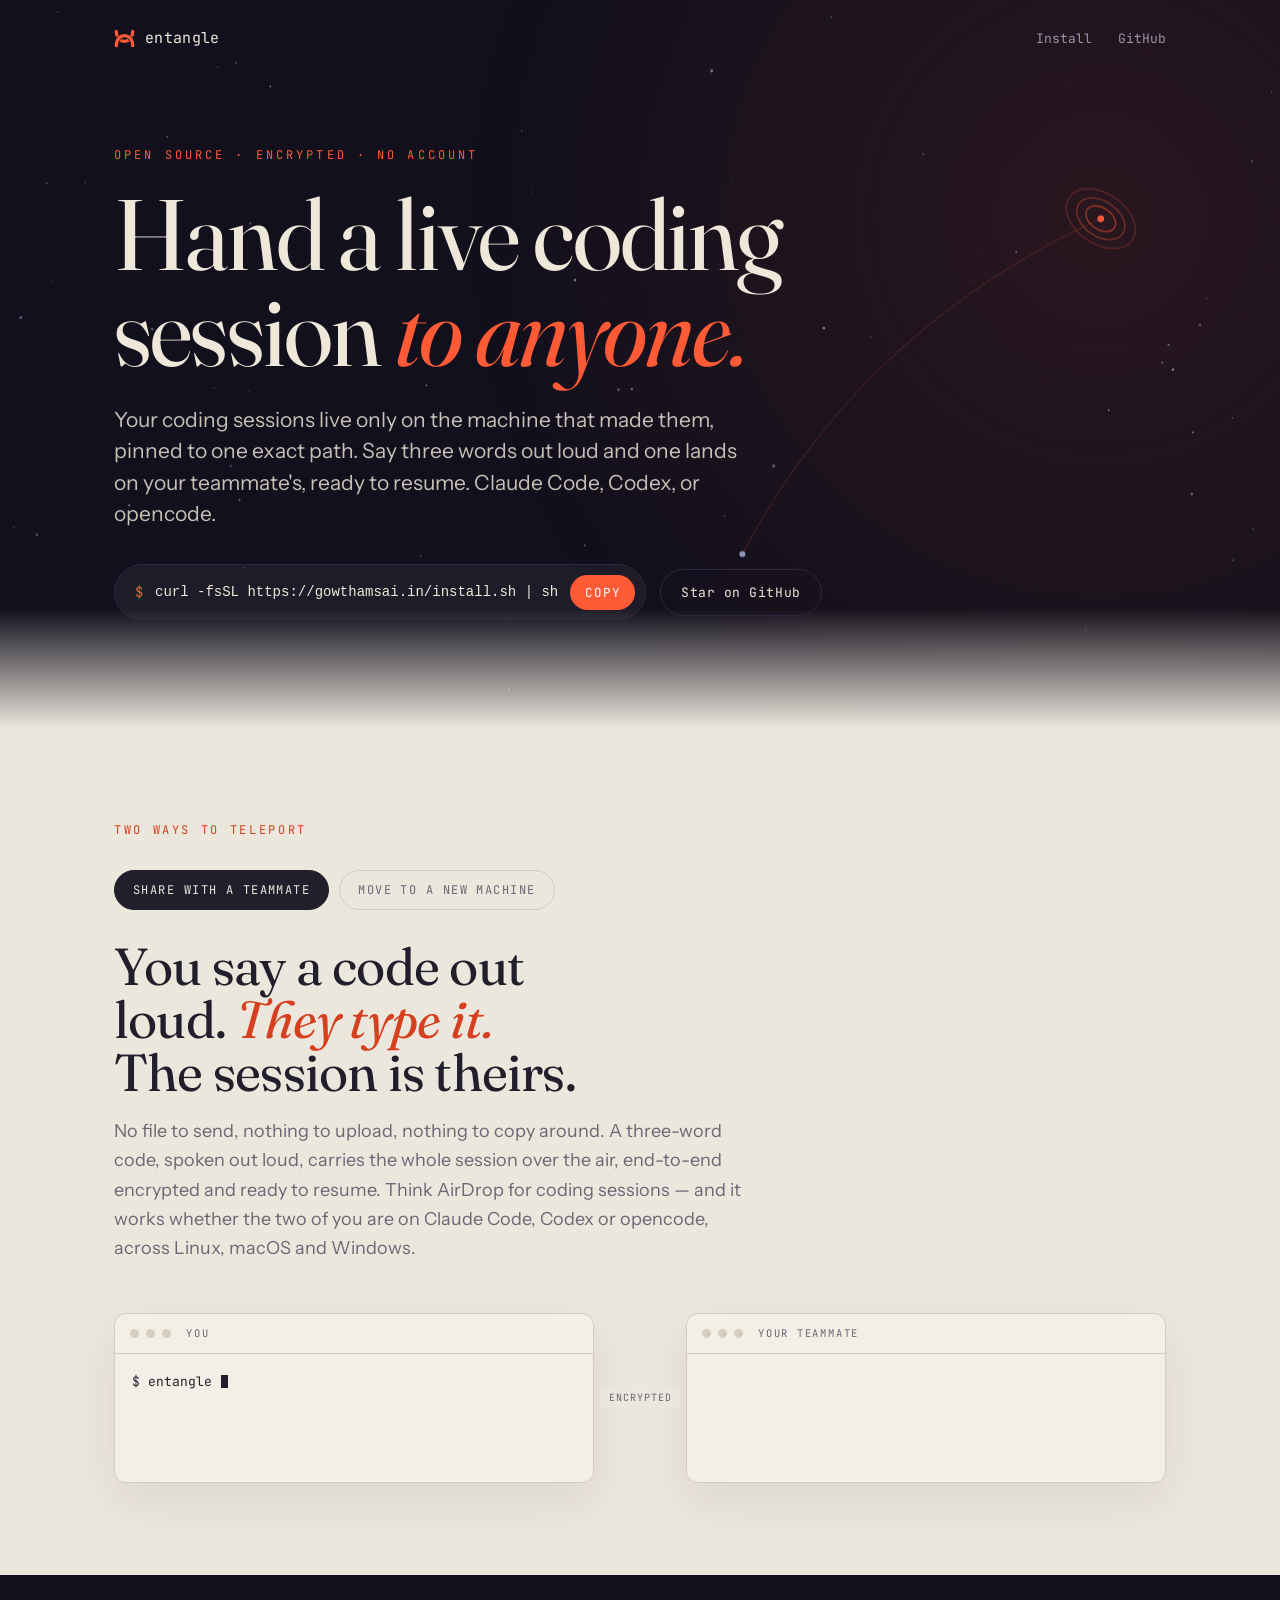
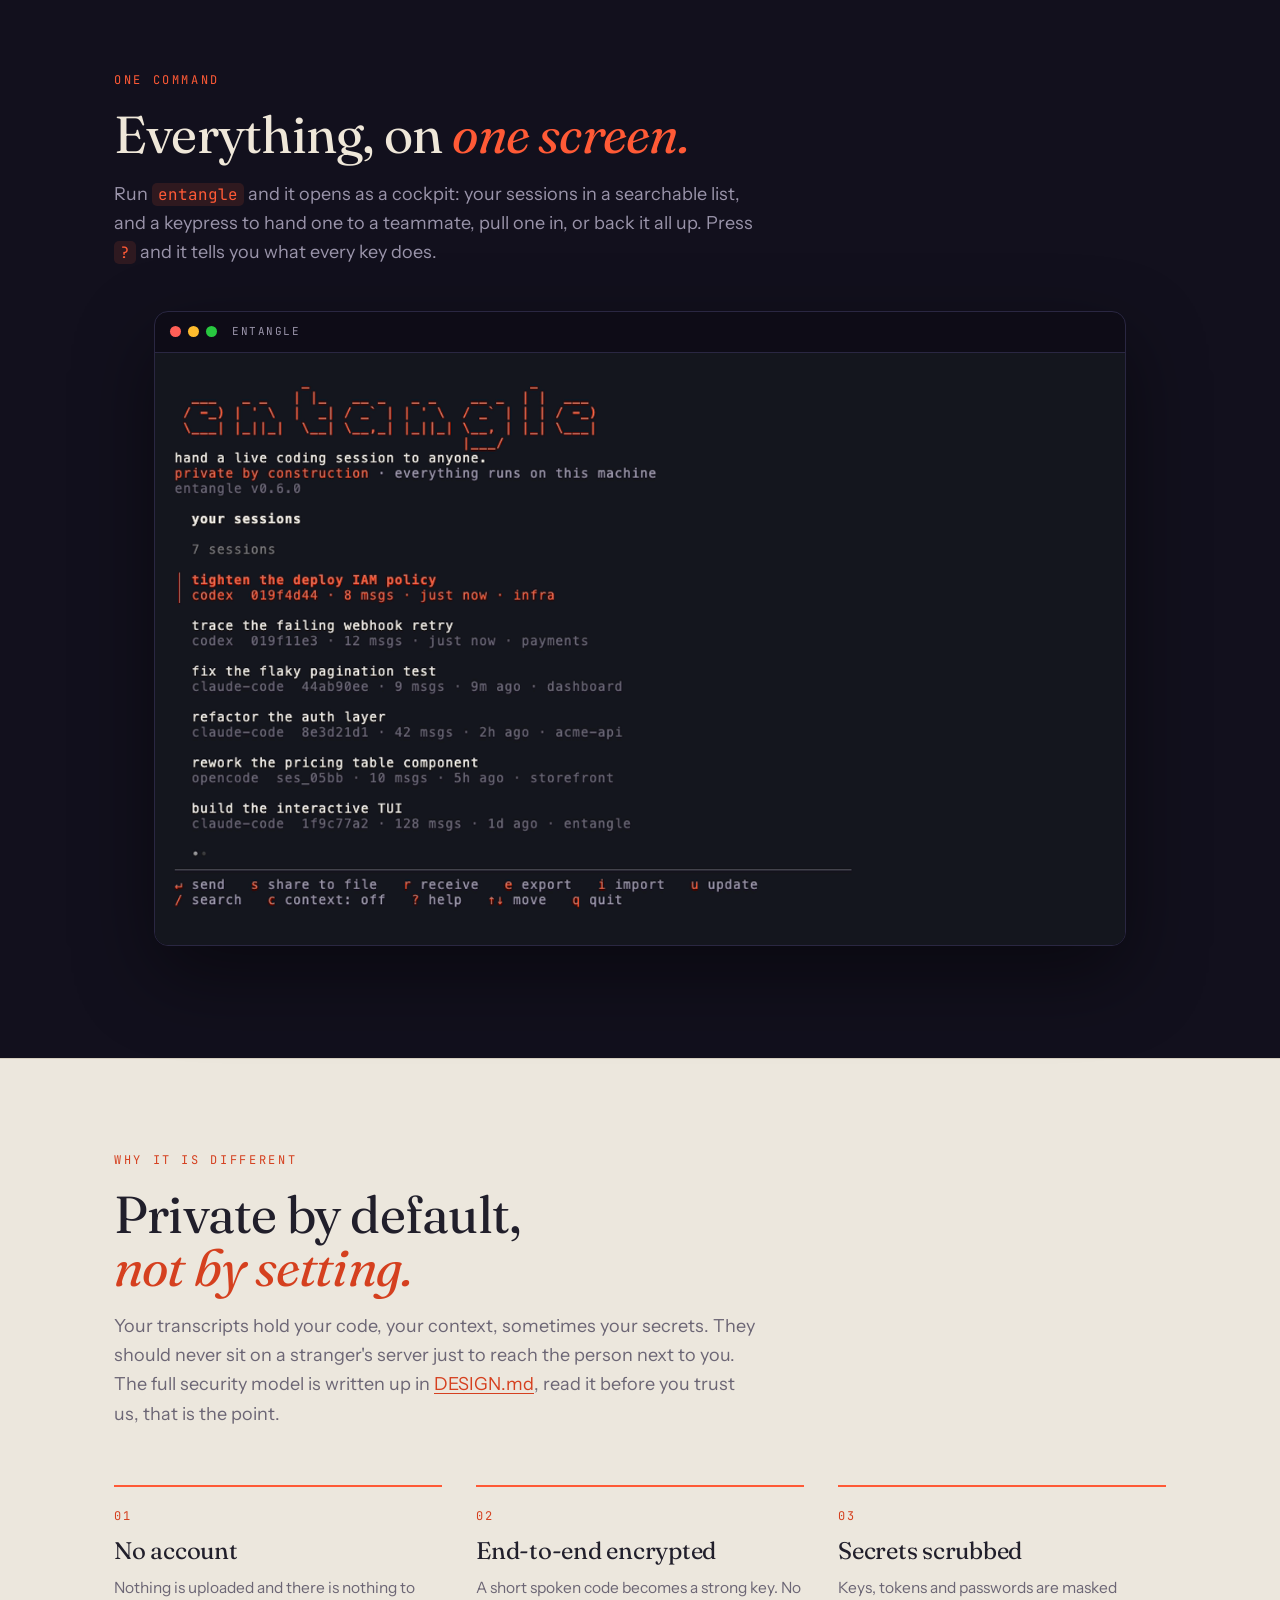
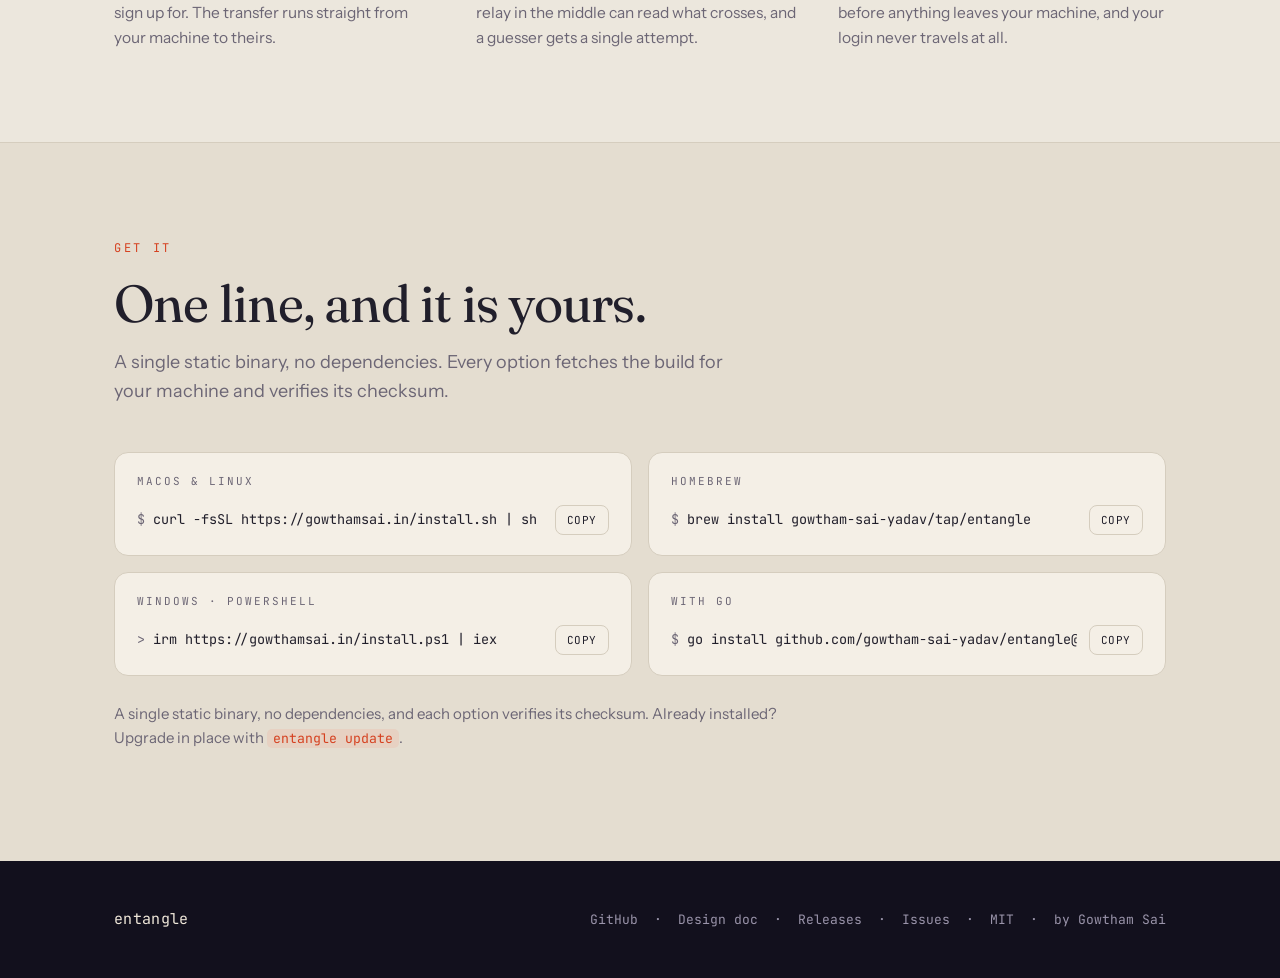
==== commit cc4fb3b1: "entangle: put the new mark on the site The mark is now two woven strands (gowtham-sai-yadav/entangle" ====
--- a/entangle/index.html
+++ b/entangle/index.html
@@ -19,7 +19,7 @@
 <meta name="twitter:title" content="entangle · Hand a live coding session to anyone">
 <meta name="twitter:description" content="Hand a live coding session to a teammate with three spoken words - Claude Code, OpenAI Codex, or opencode. Private, no account, end-to-end encrypted. Open source.">
 <meta name="twitter:image" content="https://gowthamsai.in/entangle/og.png">
-<link rel="icon" href="data:image/svg+xml,<svg xmlns='http://www.w3.org/2000/svg' viewBox='0 0 100 100'><text y='.9em' font-size='86'>🛰️</text></svg>">
+<link rel="icon" href="data:image/svg+xml,<svg xmlns='http://www.w3.org/2000/svg' viewBox='0 0 64 64'><mask id='g' maskUnits='userSpaceOnUse' x='0' y='0' width='64' height='64'><rect width='64' height='64' fill='%23fff'/><circle cx='13.89' cy='32' r='7.7' fill='%23000'/><circle cx='50.11' cy='32' r='7.7' fill='%23000'/></mask><g fill='none' stroke='%23ff5a36' stroke-width='9.5' stroke-linecap='round'><path d='M7 54C7 13 57 13 57 54'/><path d='M7 10C7 51 57 51 57 10' mask='url(%23g)'/></g></svg>">
 <script type="application/ld+json">
 {
   "@context": "https://schema.org",
@@ -74,8 +74,7 @@
   #sky { position: absolute; inset: 0; width: 100%; height: 100%; display: block; }
   .hero-nav { position: relative; z-index: 3; display: flex; align-items: center; justify-content: space-between; padding: 26px 0; }
   .brand { font-family: var(--mono); font-size: 15px; letter-spacing: 0.02em; display: flex; align-items: center; gap: 10px; }
-  .brand .beacon { width: 9px; height: 9px; border-radius: 50%; background: var(--signal); box-shadow: 0 0 0 0 var(--signal); animation: beacon 2.6s ease-out infinite; }
-  @keyframes beacon { 0% { box-shadow: 0 0 0 0 rgba(255,90,54,.55);} 70%,100% { box-shadow: 0 0 0 12px rgba(255,90,54,0);} }
+  .brand .mark { width: 21px; height: 21px; display: block; color: var(--signal); flex: none; }
   .hero-nav nav { display: flex; gap: 26px; font-family: var(--mono); font-size: 13px; }
   .hero-nav nav a { color: var(--on-space-mist); text-decoration: none; }
   .hero-nav nav a:hover { color: var(--on-space); }
@@ -208,7 +207,6 @@
   @media (prefers-reduced-motion: reduce) {
     html { scroll-behavior: auto; }
     .rise, .has-js .rise { opacity: 1; transform: none; transition: none; }
-    .brand .beacon { animation: none; }
     .cur { animation: none; }
     .conn.go .pulse { animation: none; opacity: 0; }
   }
@@ -219,7 +217,20 @@
     <canvas id="sky"></canvas>
     <div class="wrap">
       <div class="hero-nav">
-        <div class="brand"><span class="beacon"></span> entangle</div>
+        <div class="brand">
+          <svg class="mark" viewBox="0 0 64 64" fill="none" role="img" aria-label="entangle">
+            <mask id="brand-gap" maskUnits="userSpaceOnUse" x="0" y="0" width="64" height="64">
+              <rect width="64" height="64" fill="#fff"/>
+              <circle cx="13.89" cy="32" r="7.7" fill="#000"/>
+              <circle cx="50.11" cy="32" r="7.7" fill="#000"/>
+            </mask>
+            <g stroke="currentColor" stroke-width="9.5" stroke-linecap="round">
+              <path d="M7 54C7 13 57 13 57 54"/>
+              <path d="M7 10C7 51 57 51 57 10" mask="url(#brand-gap)"/>
+            </g>
+          </svg>
+          entangle
+        </div>
         <nav>
           <a href="#install">Install</a>
           <a href="https://github.com/gowtham-sai-yadav/entangle">GitHub</a>
